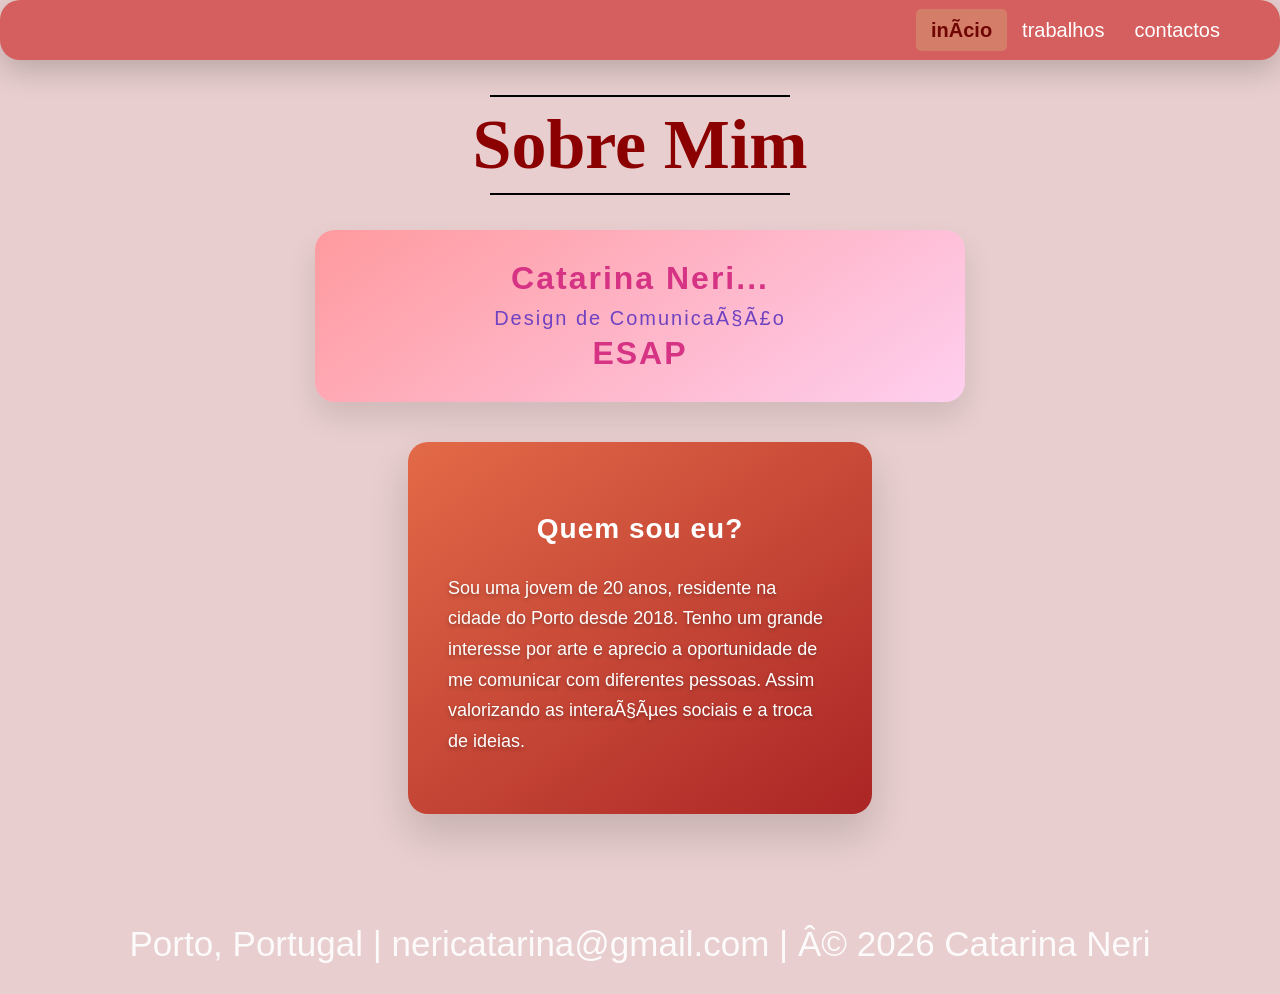
==== index.html @ c05e2a30 "pontuacao" ====
<!DOCTYPE html>
<html lang=""pt-pt>
   <head>
    
     <title> Catarina Neri </title>
     <meta charset="UTG-8">
     <link rel="stylesheet" href =estilos.css>
     
 


  </head> 
  <body>
   

   <div id="cabecalho">
     <ul>
          <li><a href="index.html" class="active">início</a></li>
          <li>  <a style="flex: 1; justify-content: center;" href="trabalhos.html"> trabalhos </a>  </li>
          <li> <a href="CV.html"> contactos</a>  </li>
       

      </ul>
   </div>

   

     <h1 class="portfolio-title">Sobre Mim</h1> 


     <div class="nome">
  <p>Catarina Neri...</p>
  <p>Design de Comunicação</p>
  <p> ESAP</p>
   
</div>

</div>

     <style>
.myDiv {
  background-color: rgb(118, 132, 136);
  width: 30%;
}
</style>
  
     
<div class="myDiv">
  <h2>Quem sou eu?</h2>
  <p>Sou uma jovem de 20 anos, residente na cidade do Porto desde 2018. </h>
     <h>Tenho um grande interesse por arte e aprecio a oportunidade de me comunicar com diferentes pessoas. </h>
     <h>Assim valorizando as interações sociais e a troca de ideias.</h>
      <p style="font-size: 18px;"></p>

</div>




<footer>
  <p>Porto, Portugal | nericatarina@gmail.com | © 2026 Catarina Neri</p>
</footer>

</body>
</html>
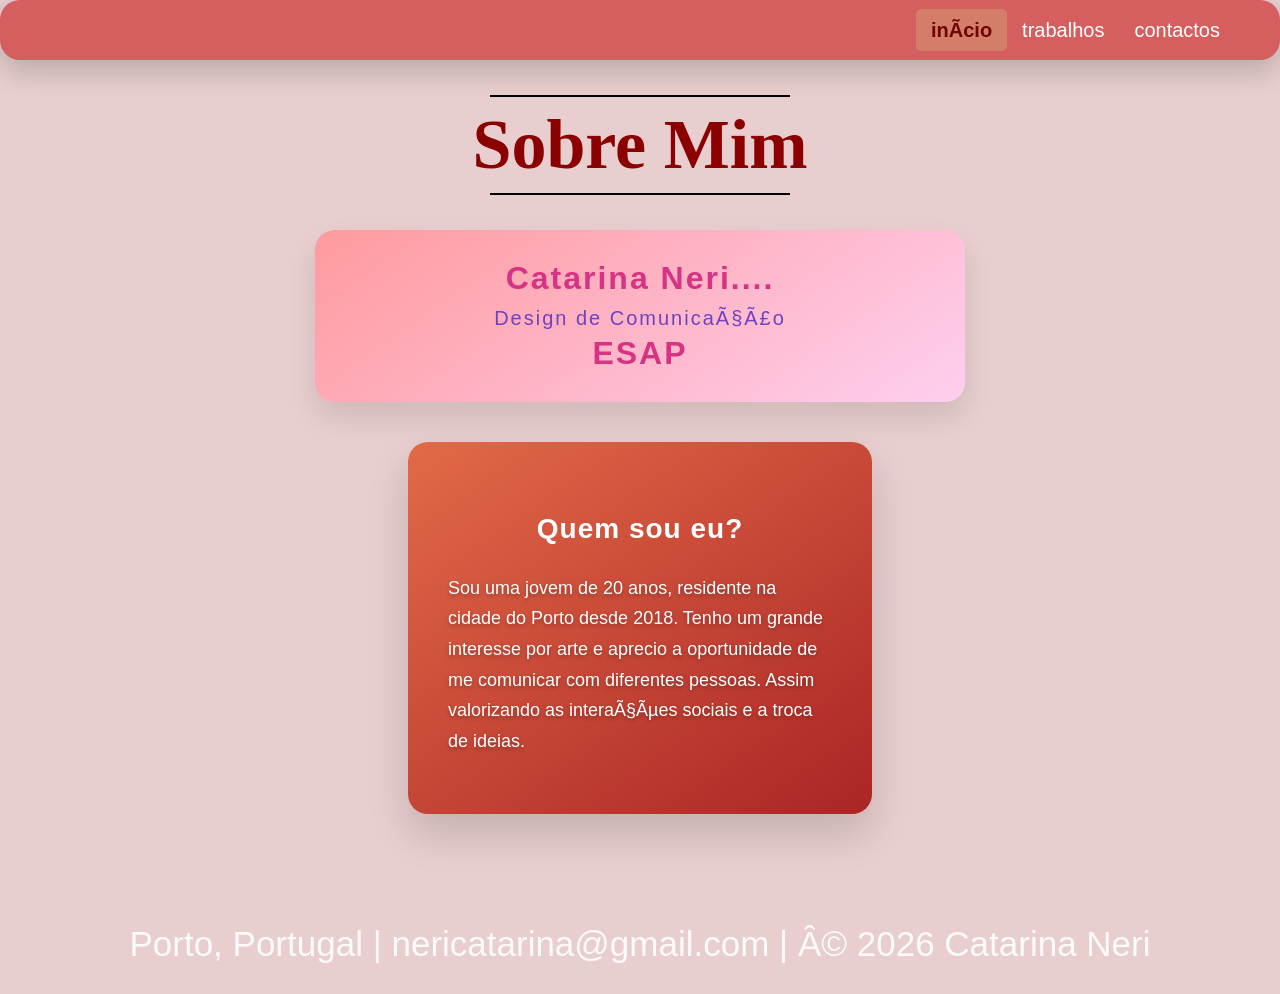
==== commit 1ecb8ef6: ".." ====
--- a/index.html
+++ b/index.html
@@ -29,7 +29,7 @@
 
 
      <div class="nome">
-  <p>Catarina Neri...</p>
+  <p>Catarina Neri....</p>
   <p>Design de Comunicação</p>
   <p> ESAP</p>
    
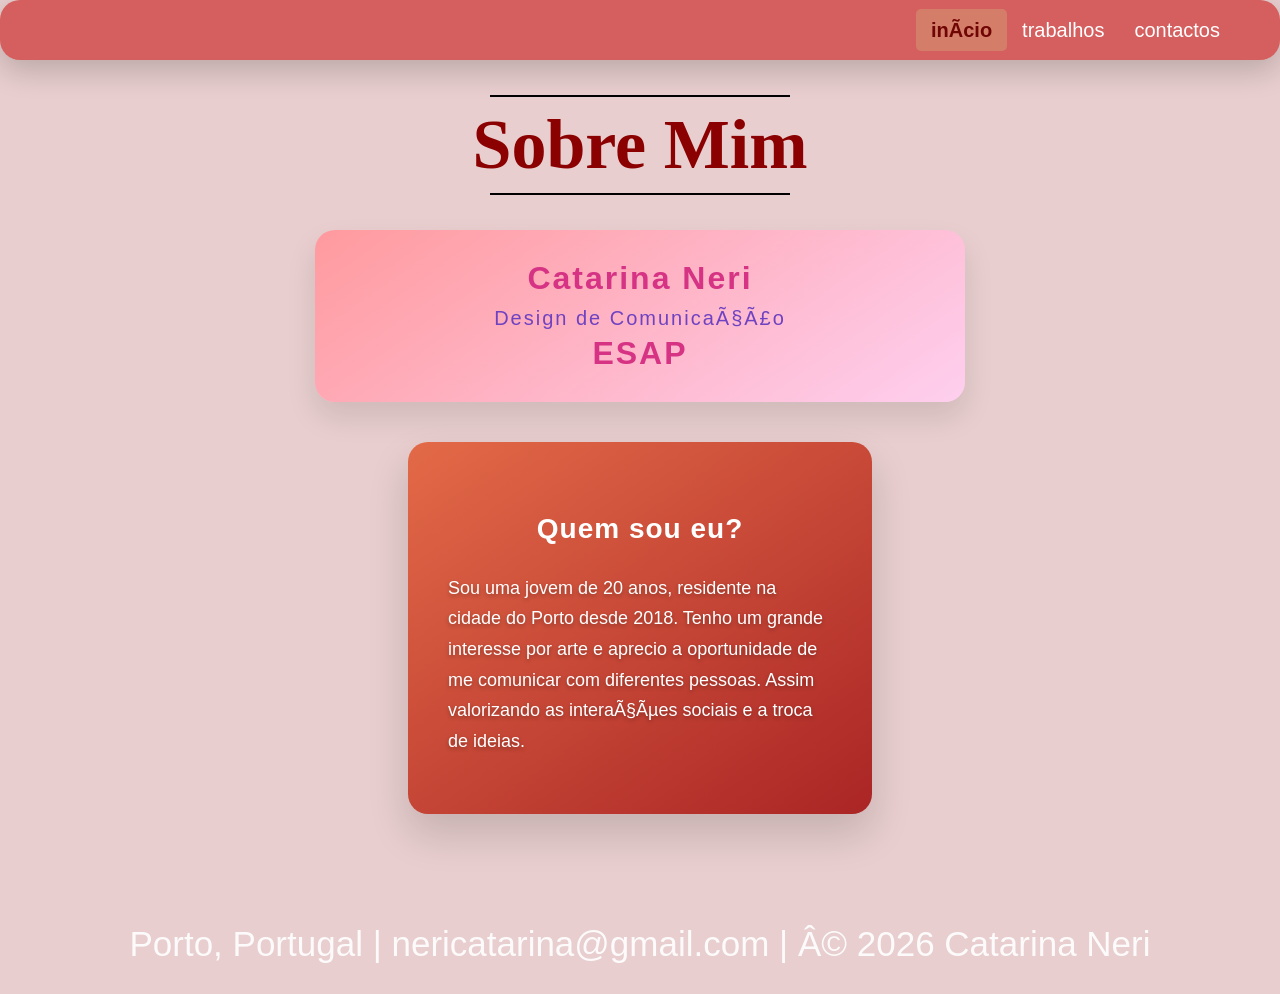
==== commit c3547c99: "." ====
--- a/index.html
+++ b/index.html
@@ -29,7 +29,7 @@
 
 
      <div class="nome">
-  <p>Catarina Neri....</p>
+  <p>Catarina Neri</p>
   <p>Design de Comunicação</p>
   <p> ESAP</p>
    
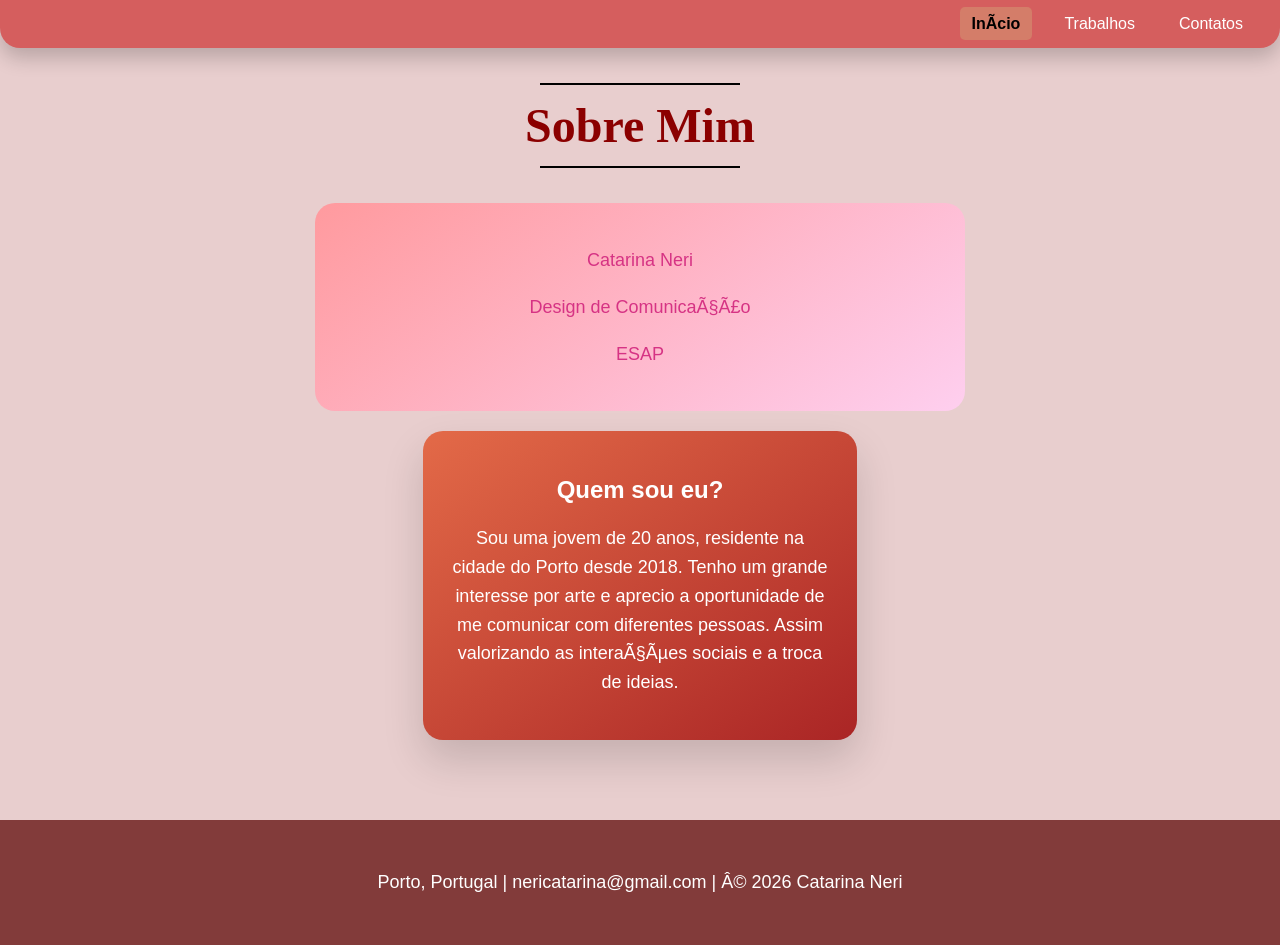
==== commit 5f140456: "actualizei" ====
--- a/index.html
+++ b/index.html
@@ -15,9 +15,9 @@
 
    <div id="cabecalho">
      <ul>
-          <li><a href="index.html" class="active">início</a></li>
-          <li>  <a style="flex: 1; justify-content: center;" href="trabalhos.html"> trabalhos </a>  </li>
-          <li> <a href="CV.html"> contactos</a>  </li>
+          <li><a href="index.html" class="active">Início</a></li>
+          <li>  <a style="flex: 1; justify-content: center;" href="trabalhos.html"> Trabalhos </a>  </li>
+          <li> <a href="CV.html"> Contatos</a>  </li>
        
 
       </ul>
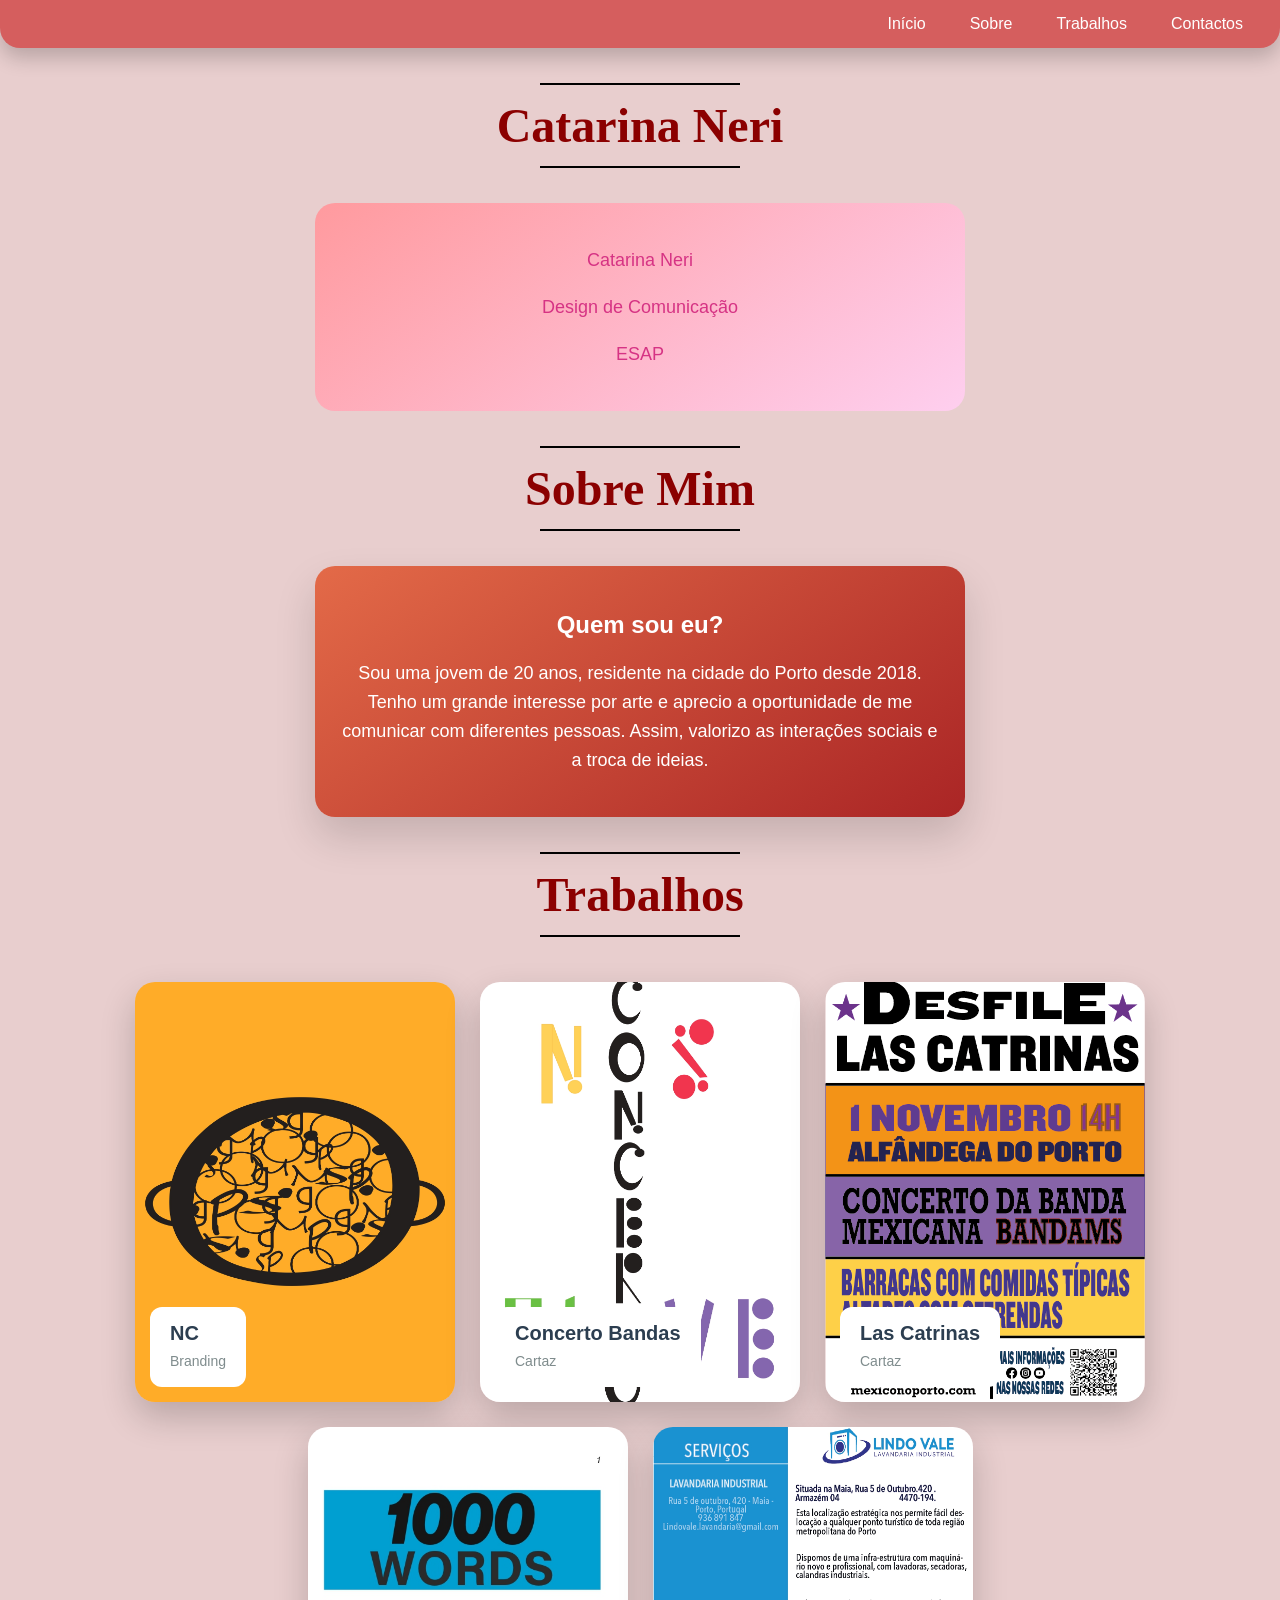
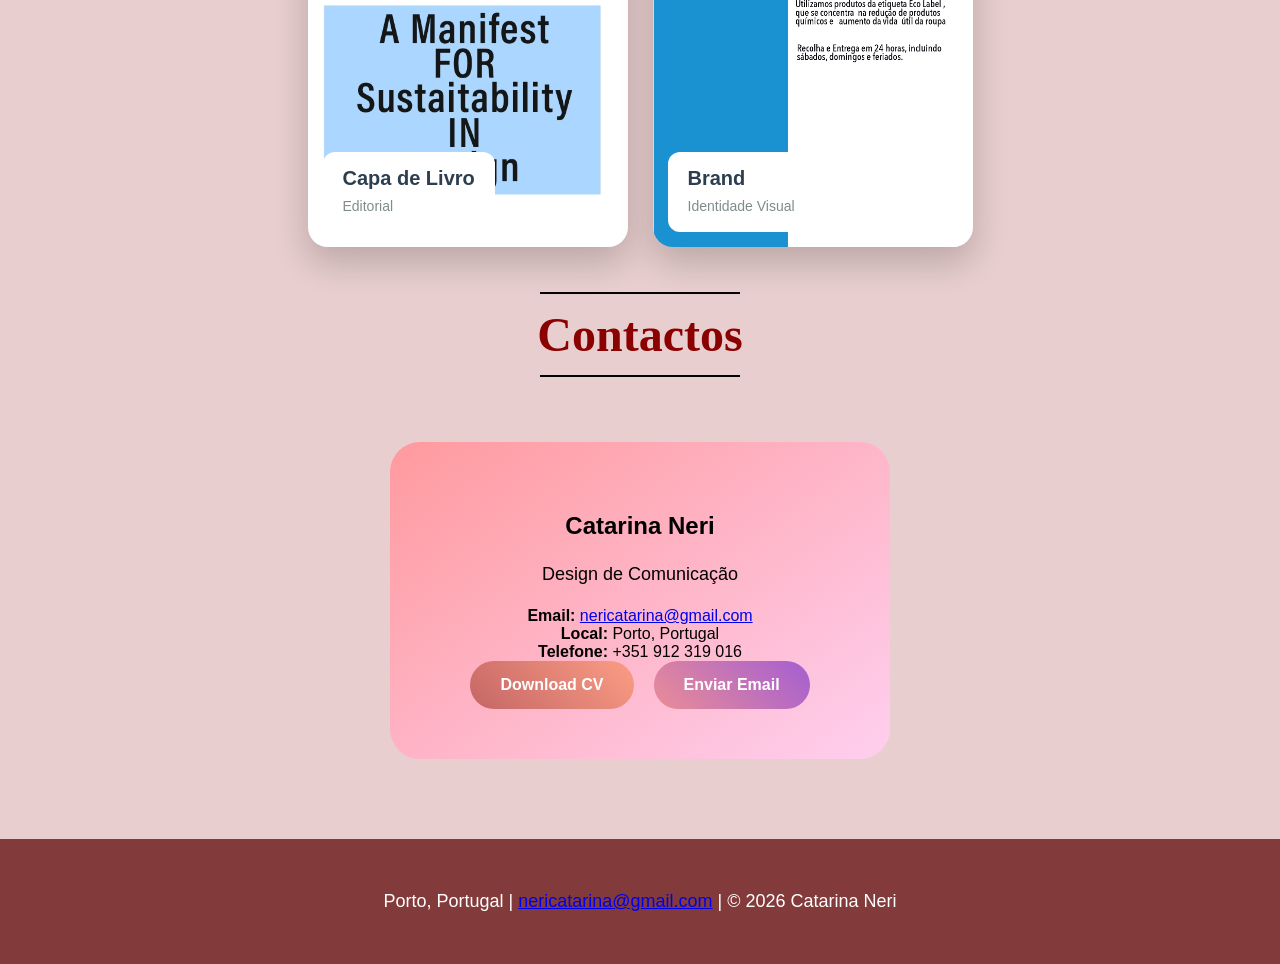
==== commit bbd68ccf: "mudei" ====
--- a/index.html
+++ b/index.html
@@ -1,67 +1,150 @@
 <!DOCTYPE html>
-<html lang=""pt-pt>
-   <head>
-    
-     <title> Catarina Neri </title>
-     <meta charset="UTG-8">
-     <link rel="stylesheet" href =estilos.css>
-     
- 
+<html lang="pt-PT">
+<head>
+  <meta charset="UTF-8">
+  <meta name="viewport" content="width=device-width, initial-scale=1.0">
+  <title>Catarina Neri</title>
+  <link rel="stylesheet" href="estilos.css">
+</head>
+<body>
 
+  <header id="cabecalho">
+    <nav>
+      <ul>
+        <li><a href="#inicio">Início</a></li>
+        <li><a href="#sobre">Sobre</a></li>
+        <li><a href="#trabalhos">Trabalhos</a></li>
+        <li><a href="#contacto">Contactos</a></li>
+      </ul>
+    </nav>
+  </header>
 
-  </head> 
-  <body>
-   
+  <section id="inicio">
+    <h1 class="portfolio-title">Catarina Neri</h1>
 
-   <div id="cabecalho">
-     <ul>
-          <li><a href="index.html" class="active">Início</a></li>
-          <li>  <a style="flex: 1; justify-content: center;" href="trabalhos.html"> Trabalhos </a>  </li>
-          <li> <a href="CV.html"> Contatos</a>  </li>
-       
+    <div class="nome">
+      <p>Catarina Neri</p>
+      <p>Design de Comunicação</p>
+      <p>ESAP</p>
+    </div>
+  </section>
 
-      </ul>
-   </div>
+  <section id="sobre">
+    <h2 class="portfolio-title">Sobre Mim</h2>
 
-   
+    <div class="myDiv">
+      <h2>Quem sou eu?</h2>
+      <p>
+        Sou uma jovem de 20 anos, residente na cidade do Porto desde 2018.
+        Tenho um grande interesse por arte e aprecio a oportunidade de me comunicar
+        com diferentes pessoas. Assim, valorizo as interações sociais e a troca de ideias.
+      </p>
+    </div>
+  </section>
 
-     <h1 class="portfolio-title">Sobre Mim</h1> 
+  <section id="trabalhos">
+    <h2 class="portfolio-title">Trabalhos</h2>
 
+    <div class="galeria">
+      <div class="projeto">
+        <img src="assets/moqueca.jpg" alt="NC" onclick="openModal(this)">
+        <div class="info">
+          <h3>NC</h3>
+          <p>Branding</p>
+        </div>
+      </div>
 
-     <div class="nome">
-  <p>Catarina Neri</p>
-  <p>Design de Comunicação</p>
-  <p> ESAP</p>
-   
-</div>
+      <div class="projeto">
+        <img src="assets/cartazradiumai.jpg" alt="Concerto Bandas" onclick="openModal(this)">
+        <div class="info">
+          <h3>Concerto Bandas</h3>
+          <p>Cartaz</p>
+        </div>
+      </div>
 
-</div>
+      <div class="projeto">
+        <img src="assets/desfile.catrinasport.png" alt="Las Catrinas" onclick="openModal(this)">
+        <div class="info">
+          <h3>Las Catrinas</h3>
+          <p>Cartaz</p>
+        </div>
+      </div>
 
-     <style>
-.myDiv {
-  background-color: rgb(118, 132, 136);
-  width: 30%;
-}
-</style>
-  
-     
-<div class="myDiv">
-  <h2>Quem sou eu?</h2>
-  <p>Sou uma jovem de 20 anos, residente na cidade do Porto desde 2018. </h>
-     <h>Tenho um grande interesse por arte e aprecio a oportunidade de me comunicar com diferentes pessoas. </h>
-     <h>Assim valorizando as interações sociais e a troca de ideias.</h>
-      <p style="font-size: 18px;"></p>
+      <div class="projeto">
+        <img src="assets/livro.jpg" alt="Capa de Livro" onclick="openModal(this)">
+        <div class="info">
+          <h3>Capa de Livro</h3>
+          <p>Editorial</p>
+        </div>
+      </div>
 
-</div>
+      <div class="projeto">
+        <img src="assets/lavt.jpg" alt="Brand" onclick="openModal(this)">
+        <div class="info">
+          <h3>Brand</h3>
+          <p>Identidade Visual</p>
+        </div>
+      </div>
+    </div>
+  </section>
 
+  <section id="contacto">
+    <h2 class="portfolio-title">Contactos</h2>
 
+    <div class="cv-container">
+      <div class="cv-card">
+        <div class="cv-header">
+          <h2>Catarina Neri</h2>
+          <p>Design de Comunicação</p>
+        </div>
 
+        <div class="cv-info">
+          <div class="info-item">
+            <strong>Email:</strong> <a href="mailto:nericatarina@gmail.com">nericatarina@gmail.com</a>
+          </div>
+          <div class="info-item">
+            <strong>Local:</strong> Porto, Portugal
+          </div>
+          <div class="info-item">
+            <strong>Telefone:</strong> +351 912 319 016
+          </div>
+        </div>
 
-<footer>
-  <p>Porto, Portugal | nericatarina@gmail.com | © 2026 Catarina Neri</p>
-</footer>
+        <div class="cv-buttons">
+          <a href="assets/catarinacv.pdf" class="btn-download" download>Download CV</a>
+          <a href="mailto:nericatarina@gmail.com" class="btn-contact">Enviar Email</a>
+        </div>
+      </div>
+    </div>
+  </section>
+
+  <div id="myModal" class="modal" onclick="closeModal(event)">
+    <span class="close" onclick="closeModal(event)">&times;</span>
+    <img class="modal-content" id="img01" alt="">
+    <div id="caption" class="caption-container"></div>
+  </div>
+
+  <footer>
+    <p>Porto, Portugal | <a href="mailto:nericatarina@gmail.com">nericatarina@gmail.com</a> | © 2026 Catarina Neri</p>
+  </footer>
+
+  <script>
+    function openModal(img) {
+      document.getElementById("myModal").style.display = "block";
+      document.getElementById("img01").src = img.src;
+      document.getElementById("img01").alt = img.alt;
+      document.getElementById("caption").innerText = img.alt;
+    }
+
+    function closeModal(event) {
+      if (
+        event.target.id === "myModal" ||
+        event.target.classList.contains("close")
+      ) {
+        document.getElementById("myModal").style.display = "none";
+      }
+    }
+  </script>
 
 </body>
-</html>
-
- +</html>
--- a/estilos.css
+++ b/estilos.css
@@ -0,0 +1,320 @@
+body {
+  font-family: Arial, sans-serif;
+  background-color: rgb(232, 206, 206);
+  margin: 0;
+  padding: 0;
+  scroll-behavior: smooth;
+}
+
+#cabecalho {
+  background-color: rgb(213, 94, 94);
+  padding: 15px 25px;
+  position: sticky;
+  top: 0;
+  z-index: 2;
+  border-radius: 0 0 20px 20px;
+  box-shadow: 0 10px 20px rgba(0,0,0,0.2);
+}
+
+#cabecalho ul {
+  display: flex;
+  justify-content: flex-end;
+  gap: 20px;
+  list-style: none;
+  margin: 0;
+  padding: 0;
+}
+
+#cabecalho a {
+  color: white;
+  text-decoration: none;
+  padding: 8px 12px;
+  border-radius: 5px;
+}
+
+#cabecalho a:hover {
+  background-color: rgba(255,255,255,0.2);
+}
+
+#cabecalho a.active {
+  background-color: rgb(212, 125, 105);
+  color: black;
+  font-weight: bold;
+}
+
+h1 {
+  color: rgb(145, 14, 14);
+  text-align: center;
+  font-size: 60px;
+  font-family: Georgia, serif;
+}
+
+p {
+  font-size: 18px;
+  line-height: 1.6;
+}
+
+.nome, .myDiv {
+  width: 90%;
+  max-width: 600px;
+  margin: 20px auto;
+  padding: 25px;
+  border-radius: 20px;
+  color: white;
+  text-align: center;
+}
+
+.nome {
+  background: linear-gradient(145deg, #ff9a9e 0%, #fecfef 100%);
+  color: #d63384;
+}
+
+.myDiv {
+  background: linear-gradient(145deg, #e36a48 0%, #aa2525 100%);
+  box-shadow: 0 20px 40px rgba(0,0,0,0.15);
+}
+
+.portfolio-title {
+  text-align: center;
+  font-size: 48px;
+  color: darkred;
+  margin: 50px 0;
+  font-family: 'Playfair Display', serif;
+  position: relative;
+}
+
+.portfolio-title::before,
+.portfolio-title::after {
+  content: "";
+  position: absolute;
+  left: 50%;
+  transform: translateX(-50%);
+  width: 200px;
+  height: 2px;
+  background-color: black;
+}
+
+.portfolio-title::before {
+  top: -15px;
+}
+
+.portfolio-title::after {
+  bottom: -15px;
+}
+
+.galeria {
+  display: flex;
+  flex-wrap: wrap;
+  gap: 25px;
+  max-width: 1200px;
+  margin: 60px auto;
+  padding: 0 20px;
+  justify-content: center;
+}
+
+.projeto {
+  position: relative;
+  width: 320px;
+  height: 420px;
+  border-radius: 20px;
+  overflow: hidden;
+  box-shadow: 0 15px 35px rgba(0,0,0,0.2);
+}
+
+.projeto img {
+  width: 100%;
+  height: 100%;
+  object-fit: cover;
+}
+
+.info {
+  position: absolute;
+  bottom: 15px;
+  left: 15px;
+  background: white;
+  padding: 15px 20px;
+  border-radius: 12px;
+}
+
+.info h3 {
+  margin: 0 0 5px 0;
+  font-size: 20px;
+  color: #2c3e50;
+}
+
+.info p {
+  margin: 0;
+  font-size: 14px;
+  color: #7f8c8d;
+}
+
+.cv-container {
+  max-width: 500px;
+  margin: 80px auto;
+  padding: 0 20px;
+}
+
+.cv-card {
+  background: linear-gradient(145deg, #ff9a9e 0%, #fecfef 100%);
+  border-radius: 30px;
+  padding: 50px 40px;
+  text-align: center;
+}
+
+.cv-buttons {
+  display: flex;
+  gap: 20px;
+  justify-content: center;
+  flex-wrap: wrap;
+}
+
+.btn-download,
+.btn-contact {
+  padding: 15px 30px;
+  border-radius: 25px;
+  text-decoration: none;
+  font-weight: 600;
+  color: white;
+}
+
+.btn-download {
+  background: linear-gradient(45deg, #c56666, #fb9d84);
+}
+
+.btn-contact {
+  background: linear-gradient(45deg, #ea8d96, #a45ed2);
+}
+
+footer {
+  background: rgb(130, 59, 58);
+  color: white;
+  text-align: center;
+  padding: 30px 20px;
+  margin-top: 80px;
+}
+
+
+
+.row > .column {
+  padding: 0 8px;
+}
+
+.row:after {
+  content: "";
+  display: table;
+  clear: both;
+}
+
+/* Create four equal columns that floats next to eachother */
+.column {
+  float: left;
+  width: 25%;
+}
+
+/* The Modal (background) */
+.modal {
+  display: none;
+  position: fixed;
+  z-index: 3;
+  padding-top: 100px;
+  left: 0;
+  top: 0;
+  width: 100%;
+  height: 100%;
+  overflow: auto;
+  background-color: black;
+}
+
+/* Modal Content */
+.modal-content {
+  position: relative;
+  background-color: #fefefe;
+  margin: auto;
+  padding: 0;
+ width: 40%;
+max-width: 500px;
+}
+
+/* The Close Button */
+.close {
+  color: white;
+  position: absolute;
+  top: 10px;
+  right: 25px;
+  font-size: 35px;
+  font-weight: bold;
+}
+
+.close:hover,
+.close:focus {
+  color: #999;
+  text-decoration: none;
+  cursor: pointer;
+}
+
+/* Hide the slides by default */
+.mySlides {
+  display: none;
+}
+
+/* Next & previous buttons */
+.prev,
+.next {
+  cursor: pointer;
+  position: absolute;
+  top: 50%;
+  transform: translateY(-50%);
+  padding: 16px;
+  color: white;
+  font-weight: bold;
+  font-size: 28px;
+  transition: 0.6s ease;
+  user-select: none;
+  -webkit-user-select: none;
+  background-color: rgba(187, 87, 87, 0.8);
+  z-index: 10;
+}
+
+.prev {
+  left: -60px;
+  border-radius: 0 3px 3px 0;
+}
+
+.next {
+  right: -60px;
+  border-radius: 3px 0 0 3px;
+}
+
+/* Number text (1/3 etc) */
+.numbertext {
+  color: #f2f2f2;
+  font-size: 12px;
+  padding: 8px 12px;
+  position: absolute;
+  top: 0;
+}
+
+/* Caption text */
+.caption-container {
+  text-align: center;
+  background-color: rgb(191, 58, 58);
+  padding: 2px 16px;
+  color: white;
+}
+
+img.demo {
+  opacity: 0.6;
+}
+
+.active,
+.demo:hover {
+  opacity: 1;
+}
+
+img.hover-shadow {
+  transition: 0.3s;
+}
+
+.hover-shadow:hover {
+  box-shadow: 0 4px 8px 0 rgba(0, 0, 0, 0.2), 0 6px 20px 0 rgba(0, 0, 0, 0.19);
+}
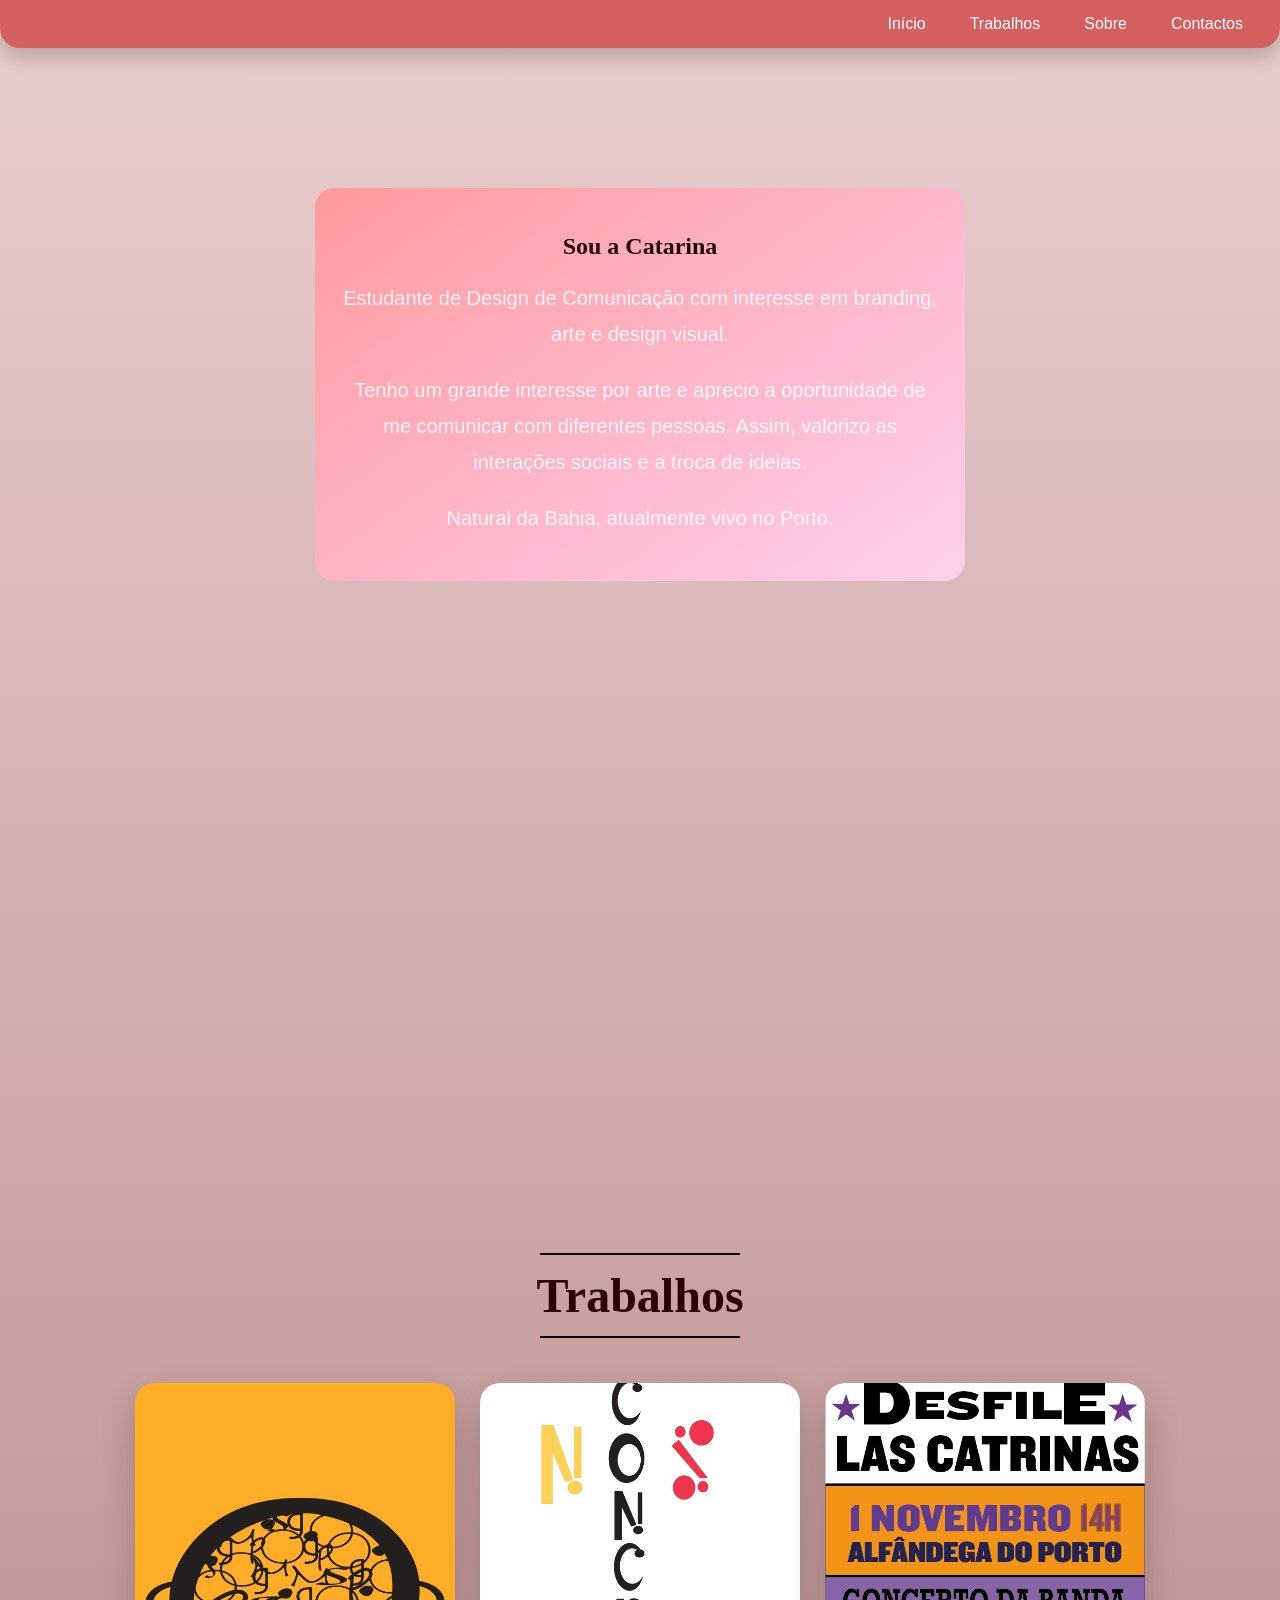
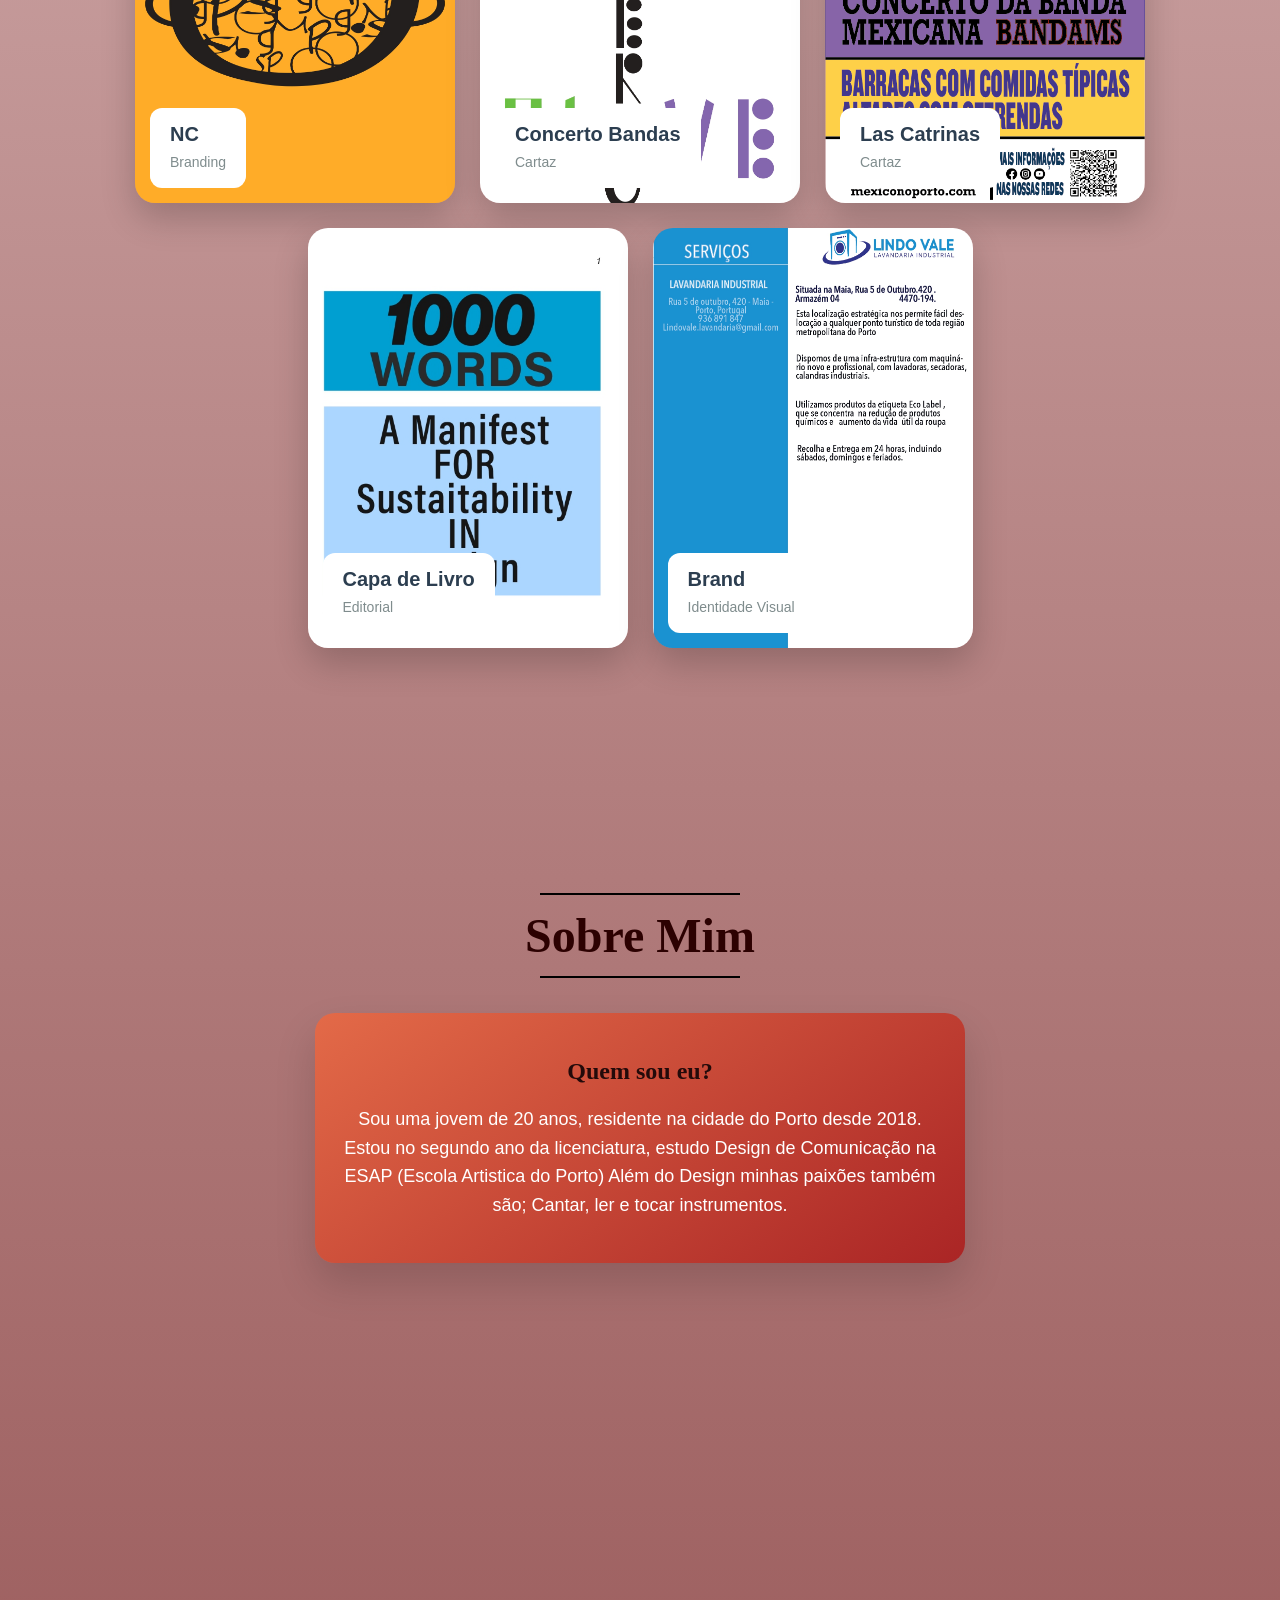
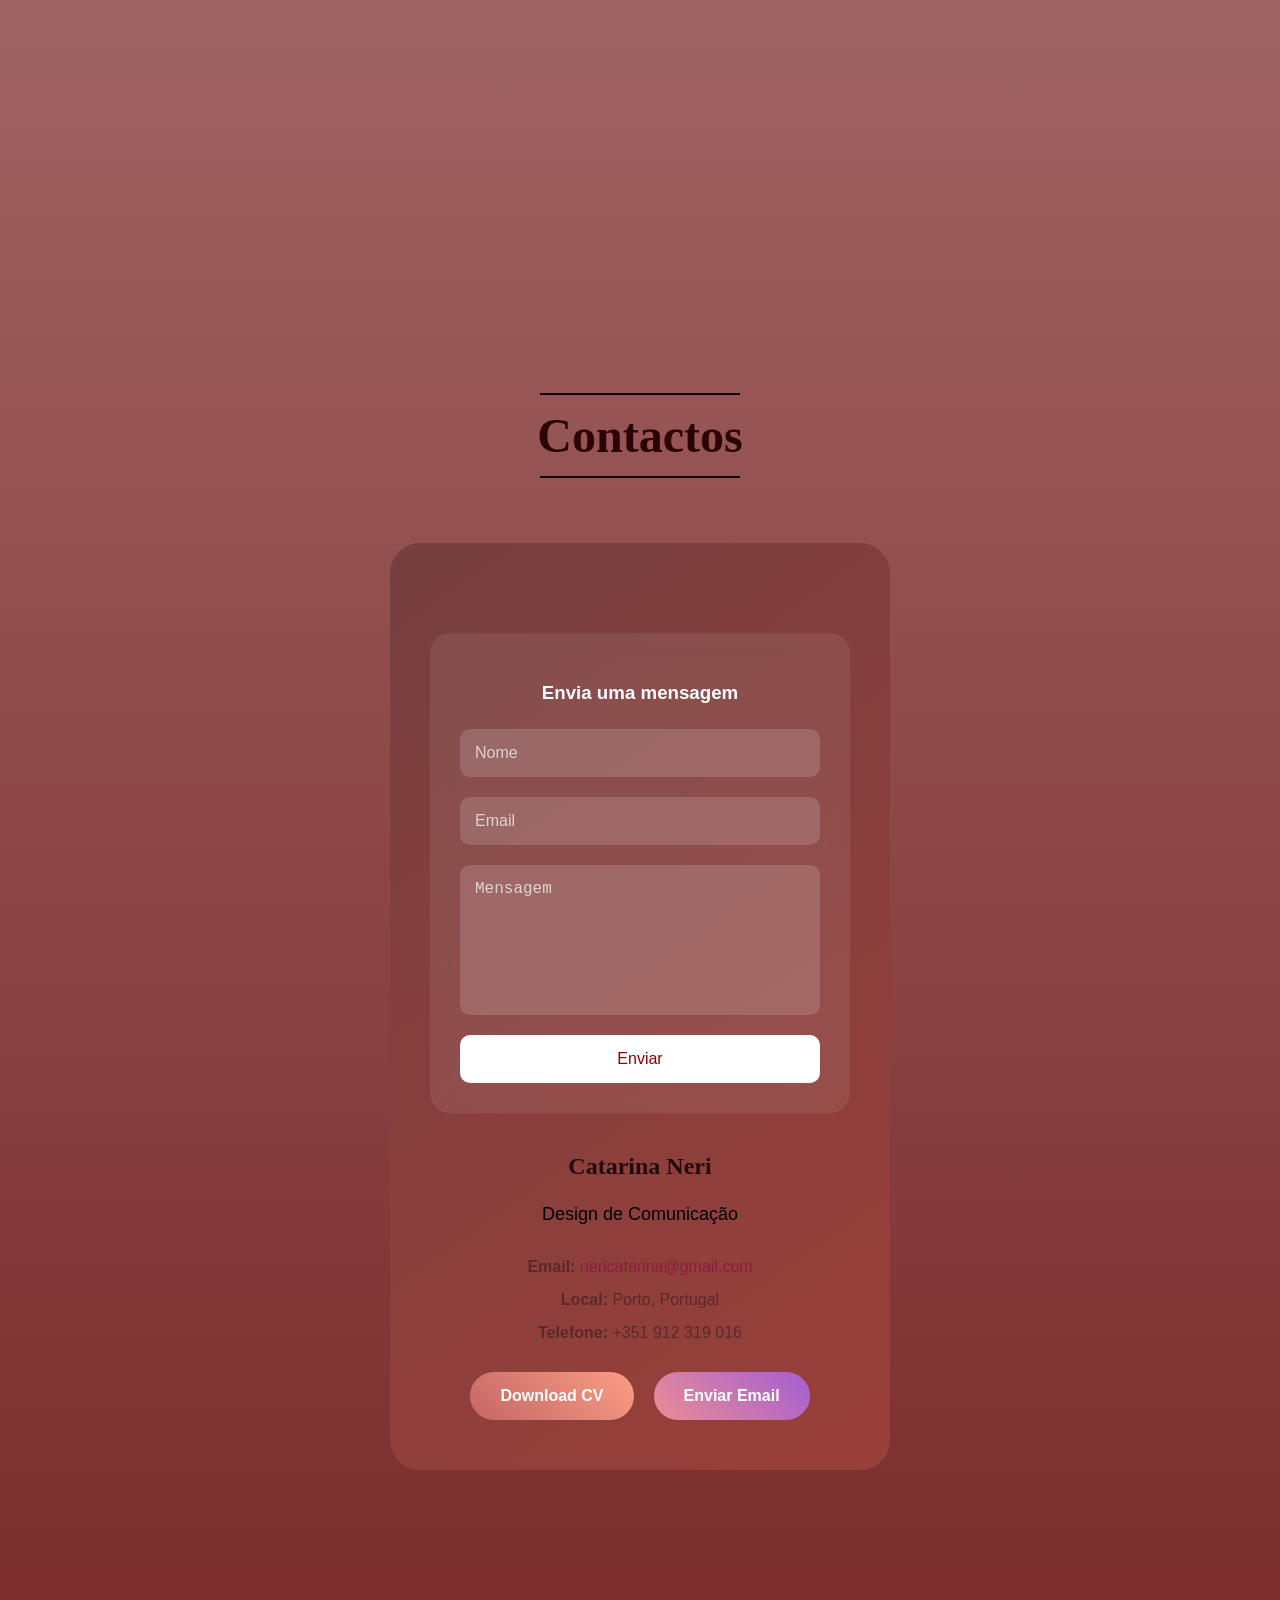
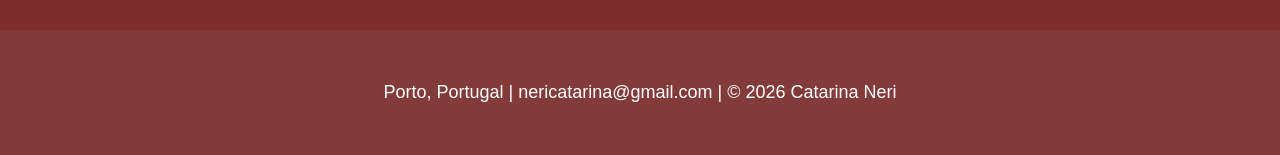
==== commit ee4e1e60: "mudei" ====
--- a/index.html
+++ b/index.html
@@ -12,87 +12,123 @@
     <nav>
       <ul>
         <li><a href="#inicio">Início</a></li>
+        <li><a href="#trabalhos">Trabalhos</a></li>
         <li><a href="#sobre">Sobre</a></li>
-        <li><a href="#trabalhos">Trabalhos</a></li>
         <li><a href="#contacto">Contactos</a></li>
+        
       </ul>
     </nav>
   </header>
 
   <section id="inicio">
-    <h1 class="portfolio-title">Catarina Neri</h1>
+    
 
     <div class="nome">
-      <p>Catarina Neri</p>
-      <p>Design de Comunicação</p>
-      <p>ESAP</p>
+    
+<p class="intro-text">
+  <h2>Sou a Catarina</h2>
+  </p>
+<p class="intro-text">
+  
+  Estudante de Design de Comunicação
+  com interesse em branding, arte e design visual.
+</p>
+
+<p class="intro-text">
+ Tenho um grande interesse por arte e aprecio a oportunidade de me comunicar com diferentes pessoas. Assim, valorizo as interações sociais e a troca de ideias.
+</p>
+
+<p class="intro-text">
+  Natural da Bahia, atualmente vivo no Porto.
+</p>
+    </div>
+  </section>
+
+
+
+  <section id="trabalhos">
+    <h2 class="portfolio-title">Trabalhos</h2>
+
+    <div class="galeria">
+      <div class="projeto">
+        <img src="assets/moqueca.jpg" alt="NC" onclick="openModal(this)">
+        <div class="info">
+          <h3>NC</h3>
+          <p>Branding</p>
+        </div>
+      </div>
+
+      <div class="projeto">
+        <img src="assets/cartazradiumai.jpg" alt="Concerto Bandas" onclick="openModal(this)">
+        <div class="info">
+          <h3>Concerto Bandas</h3>
+          <p>Cartaz</p>
+        </div>
+      </div>
+
+      <div class="projeto">
+        <img src="assets/desfile.catrinasport.png" alt="Las Catrinas" onclick="openModal(this)">
+        <div class="info">
+          <h3>Las Catrinas</h3>
+          <p>Cartaz</p>
+        </div>
+      </div>
+
+      <div class="projeto">
+        <img src="assets/livro.jpg" alt="Capa de Livro" onclick="openModal(this)">
+        <div class="info">
+          <h3>Capa de Livro</h3>
+          <p>Editorial</p>
+        </div>
+      </div>
+
+      <div class="projeto">
+        <img src="assets/lavt.jpg" alt="Brand" onclick="openModal(this)">
+        <div class="info">
+          <h3>Brand</h3>
+          <p>Identidade Visual</p>
+        </div>
+      </div>
     </div>
   </section>
 
   <section id="sobre">
     <h2 class="portfolio-title">Sobre Mim</h2>
-
     <div class="myDiv">
       <h2>Quem sou eu?</h2>
       <p>
         Sou uma jovem de 20 anos, residente na cidade do Porto desde 2018.
-        Tenho um grande interesse por arte e aprecio a oportunidade de me comunicar
-        com diferentes pessoas. Assim, valorizo as interações sociais e a troca de ideias.
+        Estou no segundo ano da licenciatura, estudo Design de Comunicação na ESAP 
+        (Escola Artistica do Porto)
+        Além do Design minhas paixões também são; Cantar, ler e tocar instrumentos.
       </p>
     </div>
-  </section>
-
-  <section id="trabalhos">
-    <h2 class="portfolio-title">Trabalhos</h2>
-
-    <div class="galeria">
-      <div class="projeto">
-        <img src="assets/moqueca.jpg" alt="NC" onclick="openModal(this)">
-        <div class="info">
-          <h3>NC</h3>
-          <p>Branding</p>
-        </div>
-      </div>
-
-      <div class="projeto">
-        <img src="assets/cartazradiumai.jpg" alt="Concerto Bandas" onclick="openModal(this)">
-        <div class="info">
-          <h3>Concerto Bandas</h3>
-          <p>Cartaz</p>
-        </div>
-      </div>
-
-      <div class="projeto">
-        <img src="assets/desfile.catrinasport.png" alt="Las Catrinas" onclick="openModal(this)">
-        <div class="info">
-          <h3>Las Catrinas</h3>
-          <p>Cartaz</p>
-        </div>
-      </div>
-
-      <div class="projeto">
-        <img src="assets/livro.jpg" alt="Capa de Livro" onclick="openModal(this)">
-        <div class="info">
-          <h3>Capa de Livro</h3>
-          <p>Editorial</p>
-        </div>
-      </div>
-
-      <div class="projeto">
-        <img src="assets/lavt.jpg" alt="Brand" onclick="openModal(this)">
-        <div class="info">
-          <h3>Brand</h3>
-          <p>Identidade Visual</p>
-        </div>
-      </div>
-    </div>
-  </section>
+  </section> 
 
   <section id="contacto">
     <h2 class="portfolio-title">Contactos</h2>
 
     <div class="cv-container">
       <div class="cv-card">
+        <div class="contact-form-box">
+
+  <h3>Envia uma mensagem</h3>
+
+  <form class="simple-form">
+
+    <input type="text" placeholder="Nome">
+
+    <input type="email" placeholder="Email">
+
+    <textarea placeholder="Mensagem"></textarea>
+
+    <button type="submit">
+      Enviar
+    </button>
+
+  </form>
+
+</div>
         <div class="cv-header">
           <h2>Catarina Neri</h2>
           <p>Design de Comunicação</p>
@@ -118,6 +154,10 @@
     </div>
   </section>
 
+   
+
+  
+
   <div id="myModal" class="modal" onclick="closeModal(event)">
     <span class="close" onclick="closeModal(event)">&times;</span>
     <img class="modal-content" id="img01" alt="">
@@ -145,6 +185,24 @@
       }
     }
   </script>
-
+<script>
+window.addEventListener("scroll", () => {
+
+  const scroll =
+    window.scrollY /
+    (document.body.scrollHeight - window.innerHeight);
+
+  document.body.style.background =
+    `linear-gradient(
+      to bottom,
+      rgb(${232 - scroll * 100},
+          ${206 - scroll * 120},
+          ${206 - scroll * 120}),
+      rgb(${120 - scroll * 40},
+          ${40 - scroll * 20},
+          ${40 - scroll * 20})
+    )`;
+});
+</script>
 </body>
 </html>
--- a/estilos.css
+++ b/estilos.css
@@ -1,9 +1,12 @@
+html {
+  scroll-behavior: smooth;
+}
+
 body {
   font-family: Arial, sans-serif;
   background-color: rgb(232, 206, 206);
   margin: 0;
   padding: 0;
-  scroll-behavior: smooth;
 }
 
 #cabecalho {
@@ -11,9 +14,9 @@
   padding: 15px 25px;
   position: sticky;
   top: 0;
-  z-index: 2;
+  z-index: 1000;
   border-radius: 0 0 20px 20px;
-  box-shadow: 0 10px 20px rgba(0,0,0,0.2);
+  box-shadow: 0 10px 20px rgba(0, 0, 0, 0.2);
 }
 
 #cabecalho ul {
@@ -33,19 +36,17 @@
 }
 
 #cabecalho a:hover {
-  background-color: rgba(255,255,255,0.2);
-}
-
-#cabecalho a.active {
-  background-color: rgb(212, 125, 105);
-  color: black;
-  font-weight: bold;
-}
-
-h1 {
-  color: rgb(145, 14, 14);
-  text-align: center;
-  font-size: 60px;
+  background-color: rgba(255, 255, 255, 0.2);
+}
+
+section {
+  min-height: 100vh;
+  padding: 120px 20px 80px;
+}
+
+h1, h2 {
+  color: rgb(35, 10, 10);
+  text-align: center;
   font-family: Georgia, serif;
 }
 
@@ -54,7 +55,8 @@
   line-height: 1.6;
 }
 
-.nome, .myDiv {
+.nome,
+.myDiv {
   width: 90%;
   max-width: 600px;
   margin: 20px auto;
@@ -71,15 +73,15 @@
 
 .myDiv {
   background: linear-gradient(145deg, #e36a48 0%, #aa2525 100%);
-  box-shadow: 0 20px 40px rgba(0,0,0,0.15);
+  box-shadow: 0 20px 40px rgba(0, 0, 0, 0.15);
 }
 
 .portfolio-title {
   text-align: center;
   font-size: 48px;
-  color: darkred;
-  margin: 50px 0;
-  font-family: 'Playfair Display', serif;
+  color: rgb(44, 1, 1);
+  margin: 0 0 50px;
+  font-family: Georgia, serif;
   position: relative;
 }
 
@@ -118,7 +120,8 @@
   height: 420px;
   border-radius: 20px;
   overflow: hidden;
-  box-shadow: 0 15px 35px rgba(0,0,0,0.2);
+  box-shadow: 0 15px 35px rgba(0, 0, 0, 0.2);
+  cursor: pointer;
 }
 
 .projeto img {
@@ -155,10 +158,24 @@
 }
 
 .cv-card {
-  background: linear-gradient(145deg, #ff9a9e 0%, #fecfef 100%);
+  background: linear-gradient(145deg, #773f40 0%, #9a3f39 100%);
   border-radius: 30px;
   padding: 50px 40px;
   text-align: center;
+}
+
+.cv-info {
+  margin: 30px 0;
+}
+
+.info-item {
+  margin-bottom: 15px;
+  color: #5a2a2a;
+}
+
+.info-item a {
+  color: #8b1e3f;
+  text-decoration: none;
 }
 
 .cv-buttons {
@@ -190,131 +207,190 @@
   color: white;
   text-align: center;
   padding: 30px 20px;
-  margin-top: 80px;
-}
-
-
-
-.row > .column {
-  padding: 0 8px;
-}
-
-.row:after {
-  content: "";
-  display: table;
-  clear: both;
-}
-
-/* Create four equal columns that floats next to eachother */
-.column {
-  float: left;
-  width: 25%;
-}
-
-/* The Modal (background) */
+  margin-top: 0;
+}
+
+footer a {
+  color: white;
+  text-decoration: none;
+}
+
 .modal {
   display: none;
   position: fixed;
-  z-index: 3;
-  padding-top: 100px;
+  z-index: 2000;
+  padding-top: 60px;
   left: 0;
   top: 0;
   width: 100%;
   height: 100%;
   overflow: auto;
-  background-color: black;
-}
-
-/* Modal Content */
+  background-color: rgba(0, 0, 0, 0.92);
+}
+
 .modal-content {
-  position: relative;
-  background-color: #fefefe;
+  display: block;
   margin: auto;
+  max-width: 80%;
+  max-height: 80vh;
+  border-radius: 12px;
+}
+
+.close {
+  color: white;
+  position: absolute;
+  top: 20px;
+  right: 35px;
+  font-size: 40px;
+  font-weight: bold;
+  cursor: pointer;
+}
+
+.caption-container {
+  text-align: center;
+  color: white;
+  padding: 15px;
+  font-size: 18px;
+}
+
+@media (max-width: 768px) {
+  #cabecalho ul {
+    justify-content: center;
+    flex-wrap: wrap;
+  }
+
+  .portfolio-title {
+    font-size: 34px;
+  }
+
+  .projeto {
+    width: 90%;
+    height: auto;
+  }
+
+  .projeto img {
+    height: auto;
+  }
+
+  .cv-card {
+    padding: 35px 20px;
+  }
+
+  .btn-download,
+  .btn-contact {
+    width: 100%;
+    text-align: center;
+  }
+}
+body {
+  font-family: Arial, sans-serif;
+  margin: 0;
   padding: 0;
- width: 40%;
-max-width: 500px;
-}
-
-/* The Close Button */
-.close {
-  color: white;
-  position: absolute;
-  top: 10px;
-  right: 25px;
-  font-size: 35px;
-  font-weight: bold;
-}
-
-.close:hover,
-.close:focus {
-  color: #999;
-  text-decoration: none;
+  background: linear-gradient(
+    to bottom,
+    rgb(232, 206, 206),
+    rgb(120, 40, 40)
+  );
+  background-attachment: fixed;
+}
+
+.contact-form-box {
+
+  max-width: 500px;
+
+  margin: 40px auto;
+
+  padding: 30px;
+
+  border-radius: 20px;
+
+  background: rgba(255,255,255,0.08);
+
+  backdrop-filter: blur(10px);
+}
+
+.contact-form-box h3 {
+
+  text-align: center;
+
+  margin-bottom: 25px;
+
+  color: white;
+}
+
+.simple-form {
+
+  display: flex;
+
+  flex-direction: column;
+
+  gap: 20px;
+}
+
+.simple-form input,
+.simple-form textarea {
+
+  padding: 15px;
+
+  border: none;
+
+  border-radius: 10px;
+
+  background: rgba(255,255,255,0.15);
+
+  color: white;
+
+  font-size: 16px;
+}
+
+.simple-form textarea {
+
+  height: 120px;
+
+  resize: none;
+}
+
+.simple-form input::placeholder,
+.simple-form textarea::placeholder {
+
+  color: rgba(255,255,255,0.7);
+}
+
+.simple-form button {
+
+  padding: 15px;
+
+  border: none;
+
+  border-radius: 10px;
+
+  background: white;
+
+  color: darkred;
+
   cursor: pointer;
-}
-
-/* Hide the slides by default */
-.mySlides {
-  display: none;
-}
-
-/* Next & previous buttons */
-.prev,
-.next {
-  cursor: pointer;
-  position: absolute;
-  top: 50%;
-  transform: translateY(-50%);
-  padding: 16px;
-  color: white;
-  font-weight: bold;
-  font-size: 28px;
-  transition: 0.6s ease;
-  user-select: none;
-  -webkit-user-select: none;
-  background-color: rgba(187, 87, 87, 0.8);
-  z-index: 10;
-}
-
-.prev {
-  left: -60px;
-  border-radius: 0 3px 3px 0;
-}
-
-.next {
-  right: -60px;
-  border-radius: 3px 0 0 3px;
-}
-
-/* Number text (1/3 etc) */
-.numbertext {
-  color: #f2f2f2;
-  font-size: 12px;
-  padding: 8px 12px;
-  position: absolute;
-  top: 0;
-}
-
-/* Caption text */
-.caption-container {
-  text-align: center;
-  background-color: rgb(191, 58, 58);
-  padding: 2px 16px;
-  color: white;
-}
-
-img.demo {
-  opacity: 0.6;
-}
-
-.active,
-.demo:hover {
-  opacity: 1;
-}
-
-img.hover-shadow {
+
+  font-size: 16px;
+
   transition: 0.3s;
 }
 
-.hover-shadow:hover {
-  box-shadow: 0 4px 8px 0 rgba(0, 0, 0, 0.2), 0 6px 20px 0 rgba(0, 0, 0, 0.19);
+.simple-form button:hover {
+
+  transform: scale(1.03);
+
+  background: rgb(255, 220, 220);
+}
+
+.intro-text {
+
+  max-width: 700px;
+
+  margin: 20px auto;
+
+  font-size: 20px;
+
+  line-height: 1.8;
+
+  color: rgba(255,255,255,0.85);
 }
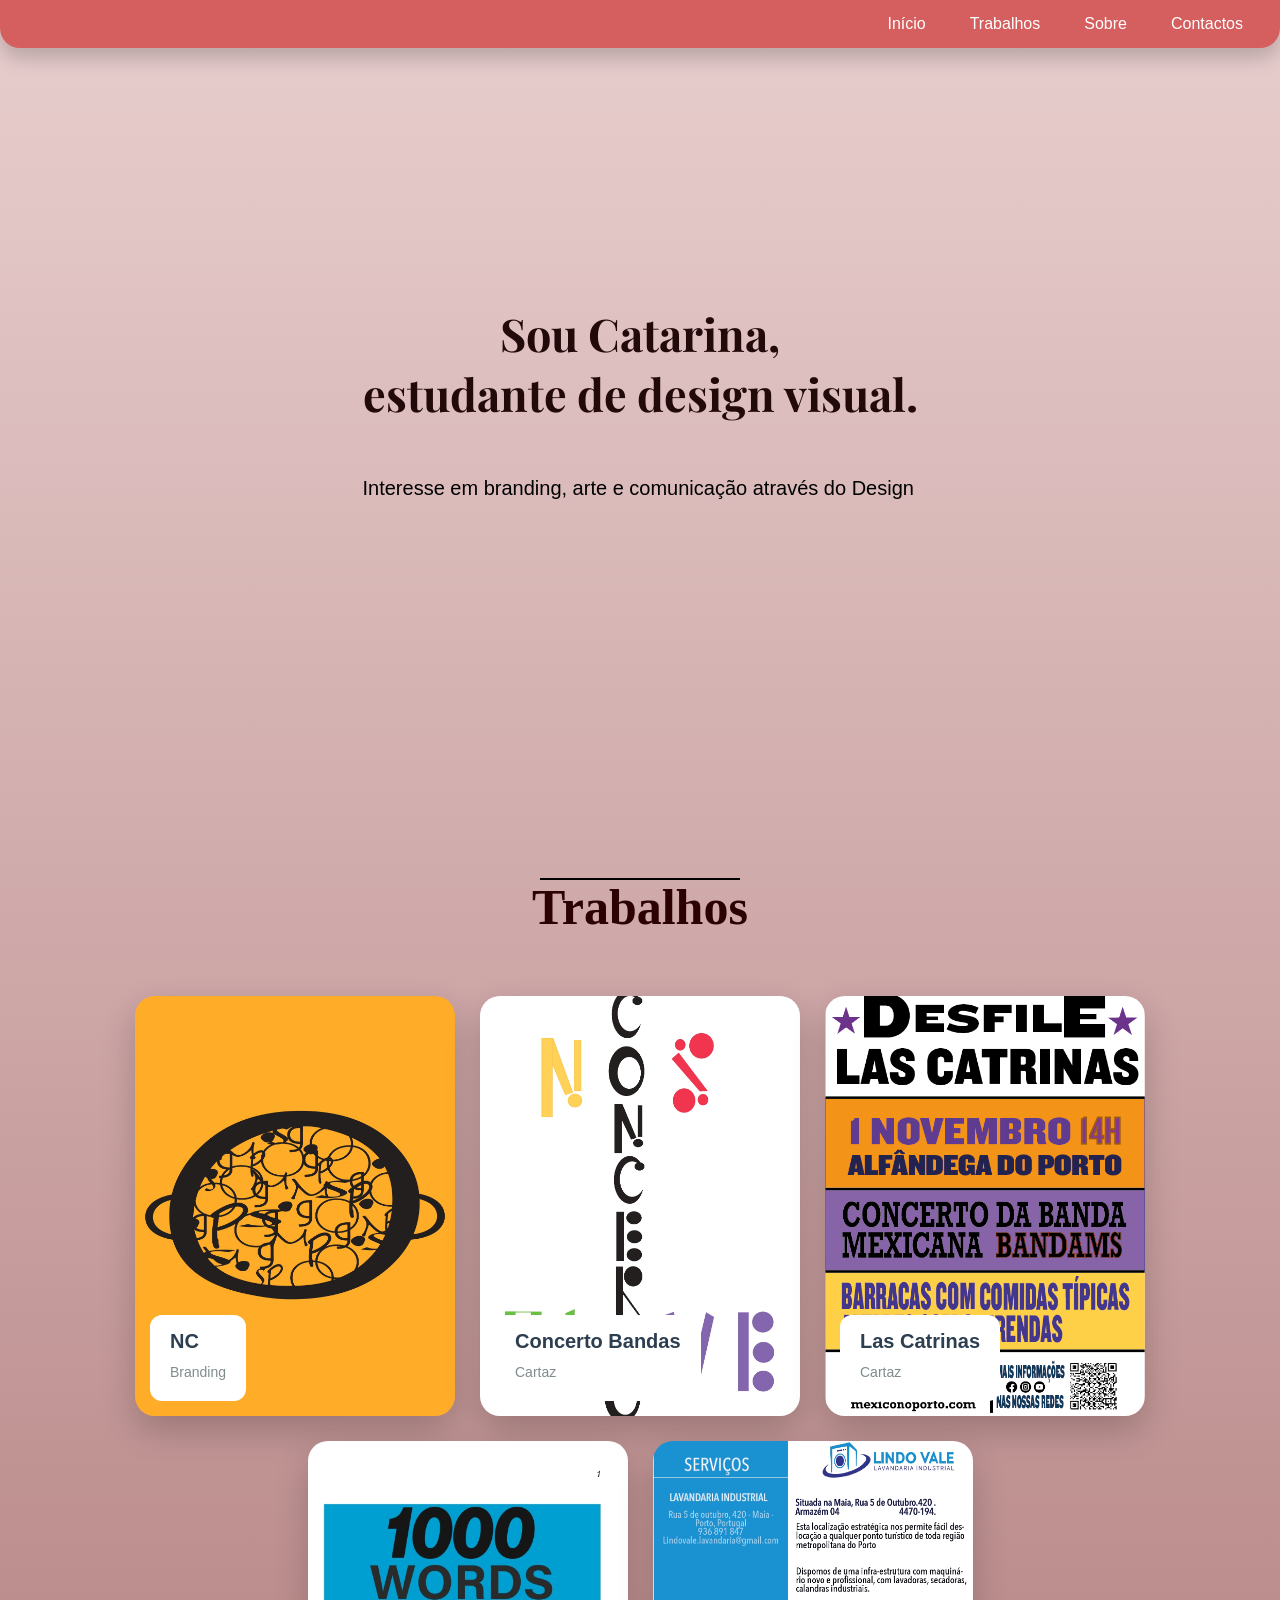
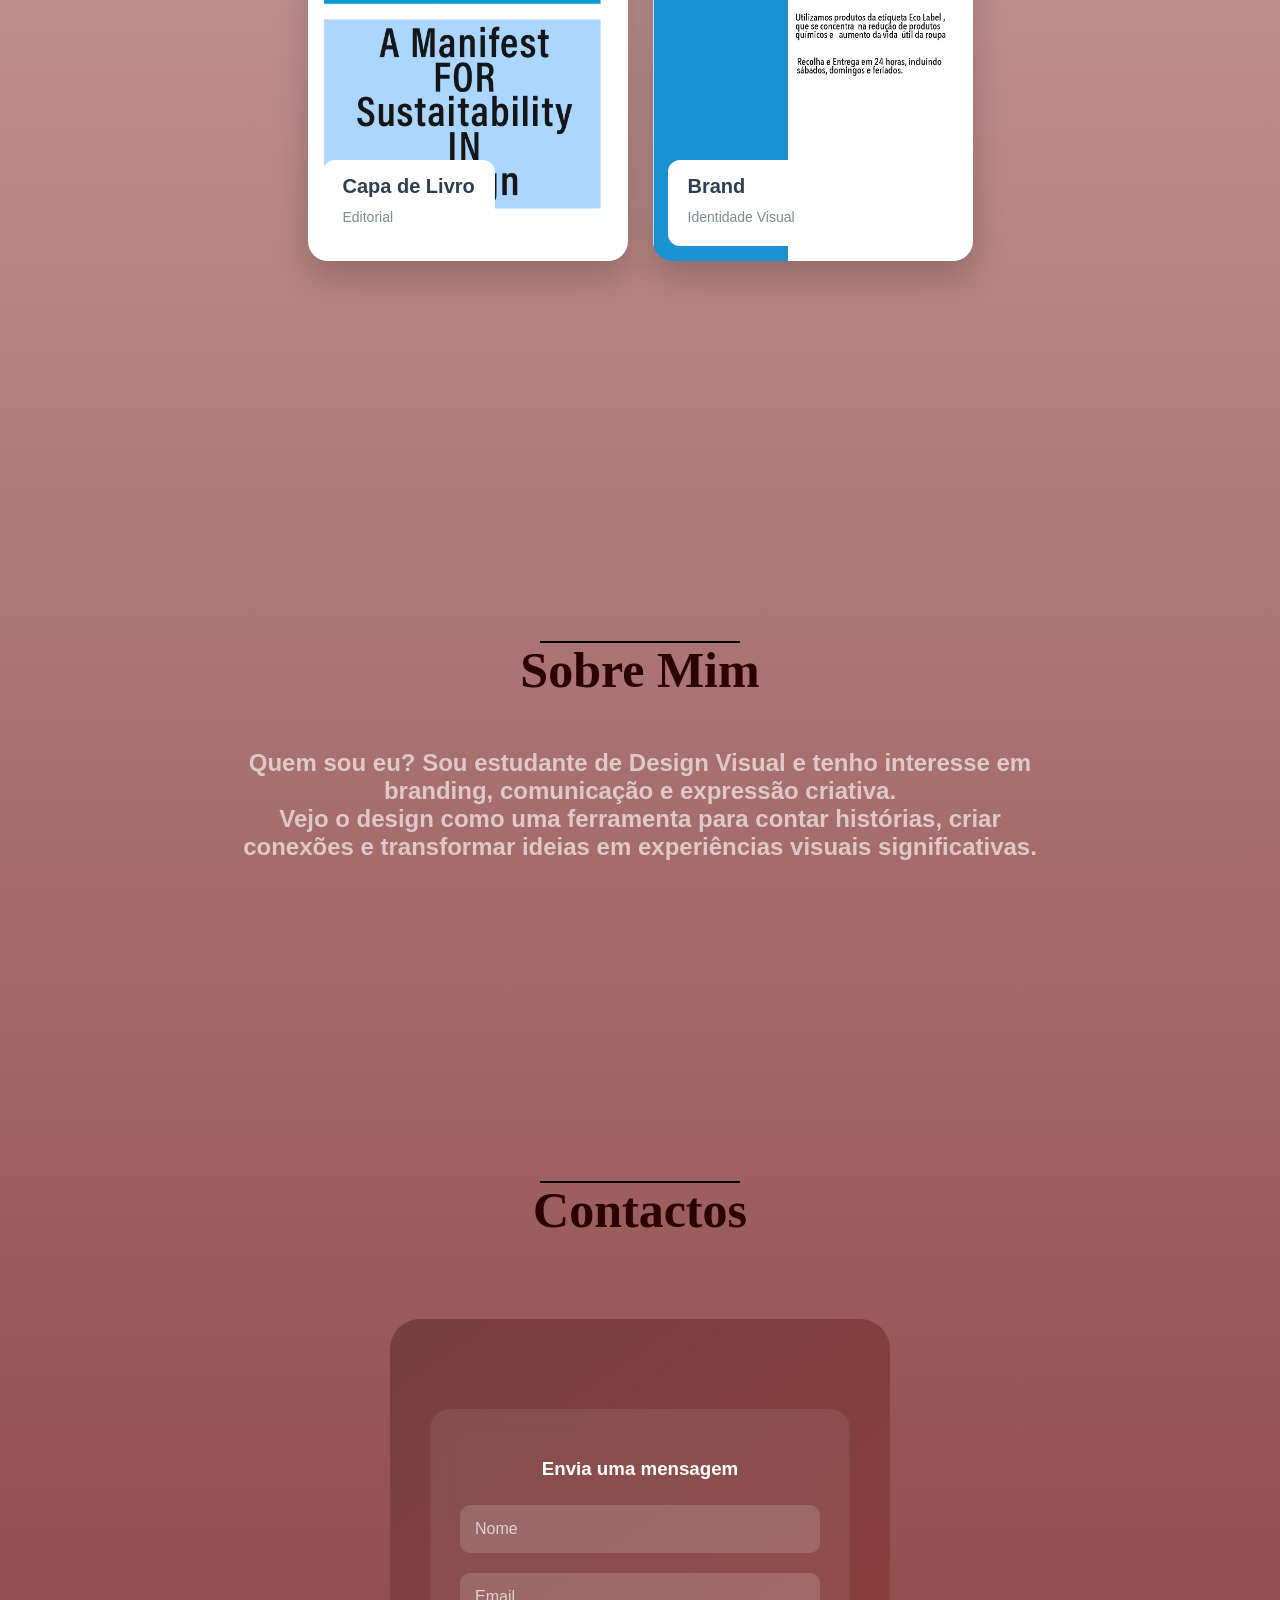
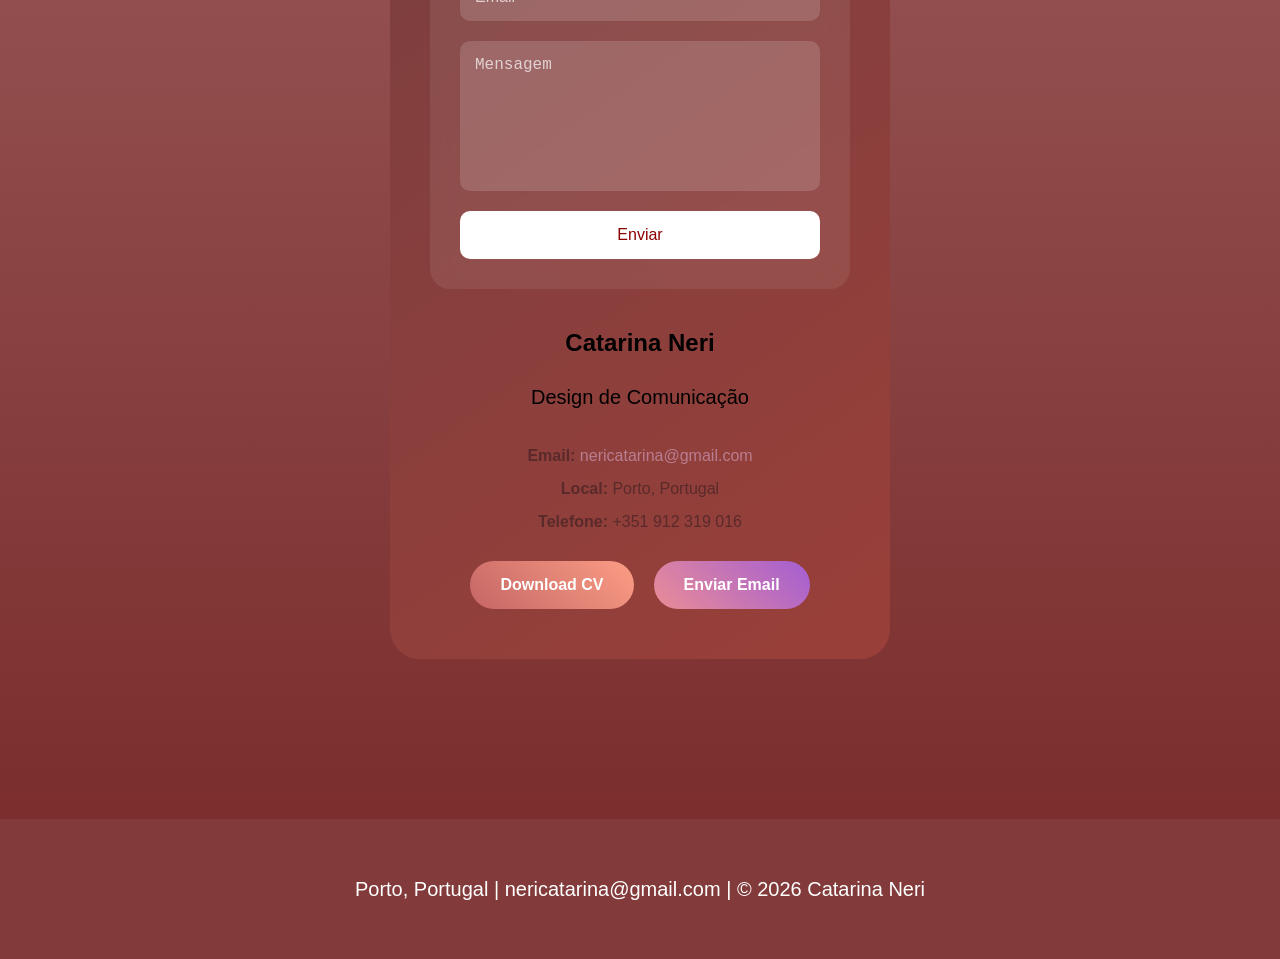
==== commit 9ba16962: "." ====
--- a/index.html
+++ b/index.html
@@ -5,6 +5,9 @@
   <meta name="viewport" content="width=device-width, initial-scale=1.0">
   <title>Catarina Neri</title>
   <link rel="stylesheet" href="estilos.css">
+  <link rel="preconnect" href="https://fonts.googleapis.com">
+<link rel="preconnect" href="https://fonts.gstatic.com" crossorigin>
+<link href="https://fonts.googleapis.com/css2?family=Playfair+Display:wght@400;700&display=swap" rel="stylesheet">
 </head>
 <body>
 
@@ -23,23 +26,18 @@
   <section id="inicio">
     
 
-    <div class="nome">
-    
-<p class="intro-text">
-  <h2>Sou a Catarina</h2>
-  </p>
-<p class="intro-text">
-  
-  Estudante de Design de Comunicação
-  com interesse em branding, arte e design visual.
-</p>
-
-<p class="intro-text">
- Tenho um grande interesse por arte e aprecio a oportunidade de me comunicar com diferentes pessoas. Assim, valorizo as interações sociais e a troca de ideias.
-</p>
-
-<p class="intro-text">
-  Natural da Bahia, atualmente vivo no Porto.
+   <section class="hero">
+
+   <div class="hero-text">
+    <h1 class="titulo-principal">
+        Sou Catarina,<br>
+        estudante de design visual.
+    </h1>
+    <p>Interesse em branding, arte e comunicação através do Design</p>
+</div>
+    </div>
+
+</section>
 </p>
     </div>
   </section>
@@ -95,13 +93,13 @@
   <section id="sobre">
     <h2 class="portfolio-title">Sobre Mim</h2>
     <div class="myDiv">
-      <h2>Quem sou eu?</h2>
-      <p>
-        Sou uma jovem de 20 anos, residente na cidade do Porto desde 2018.
-        Estou no segundo ano da licenciatura, estudo Design de Comunicação na ESAP 
-        (Escola Artistica do Porto)
-        Além do Design minhas paixões também são; Cantar, ler e tocar instrumentos.
-      </p>
+      <h2>Quem sou eu?
+        Sou estudante de Design Visual e tenho interesse em branding, 
+        comunicação e expressão criativa.</h2>
+      <h2>Vejo o design como uma ferramenta para contar histórias, 
+        criar conexões e transformar ideias em experiências visuais significativas.
+      </h2>
+      
     </div>
   </section> 
 
--- a/estilos.css
+++ b/estilos.css
@@ -40,52 +40,60 @@
 }
 
 section {
-  min-height: 100vh;
   padding: 120px 20px 80px;
 }
 
-h1, h2 {
+h1{
   color: rgb(35, 10, 10);
   text-align: center;
   font-family: Georgia, serif;
 }
 
 p {
-  font-size: 18px;
-  line-height: 1.6;
-}
-
-.nome,
+  font-size: 20px;
+  line-height: 2;
+}
+
+.hero{
+    min-height: 50vh;
+
+    display: flex;
+
+    justify-content: center;
+
+    align-items: center;
+
+    padding: 0 120px;
+}
+
+.hero-text{
+    max-width: 800px;
+}
+
+.nome {
+  color: white;
+  background: none;
+  font-size:80px;
+}
+
 .myDiv {
-  width: 90%;
-  max-width: 600px;
-  margin: 20px auto;
-  padding: 25px;
-  border-radius: 20px;
-  color: white;
-  text-align: center;
-}
-
-.nome {
-  background: linear-gradient(145deg, #ff9a9e 0%, #fecfef 100%);
-  color: #d63384;
-}
-
-.myDiv {
-  background: linear-gradient(145deg, #e36a48 0%, #aa2525 100%);
-  box-shadow: 0 20px 40px rgba(0, 0, 0, 0.15);
+  color: rgb(222, 200, 200);
+  background: none;
+  box-shadow: none;
+  text-align: center;
 }
 
 .portfolio-title {
   text-align: center;
-  font-size: 48px;
+  font-size: 50px;
   color: rgb(44, 1, 1);
-  margin: 0 0 50px;
+  margin: 120px 0 50px; 
   font-family: Georgia, serif;
   position: relative;
-}
-
-.portfolio-title::before,
+
+}
+
+
 .portfolio-title::after {
   content: "";
   position: absolute;
@@ -96,11 +104,8 @@
   background-color: black;
 }
 
-.portfolio-title::before {
-  top: -15px;
-}
-
-.portfolio-title::after {
+
+.portfolio-title: {
   bottom: -15px;
 }
 
@@ -174,7 +179,7 @@
 }
 
 .info-item a {
-  color: #8b1e3f;
+  color: #b97e90;
   text-decoration: none;
 }
 
@@ -259,9 +264,6 @@
     flex-wrap: wrap;
   }
 
-  .portfolio-title {
-    font-size: 34px;
-  }
 
   .projeto {
     width: 90%;
@@ -393,4 +395,23 @@
   line-height: 1.8;
 
   color: rgba(255,255,255,0.85);
-}+}
+
+.titulo-principal {
+    font-family: 'Playfair Display', serif;
+    font-size: 45px;
+}
+
+#sobre {
+      padding: 120px 230px 80px;
+      
+  }
+
+h2 {
+    margin-bottom: 0px;
+    margin-top: 0px;
+}
+
+#trabalhos .portfolio-title {
+      margin-top: 40px;
+  }
